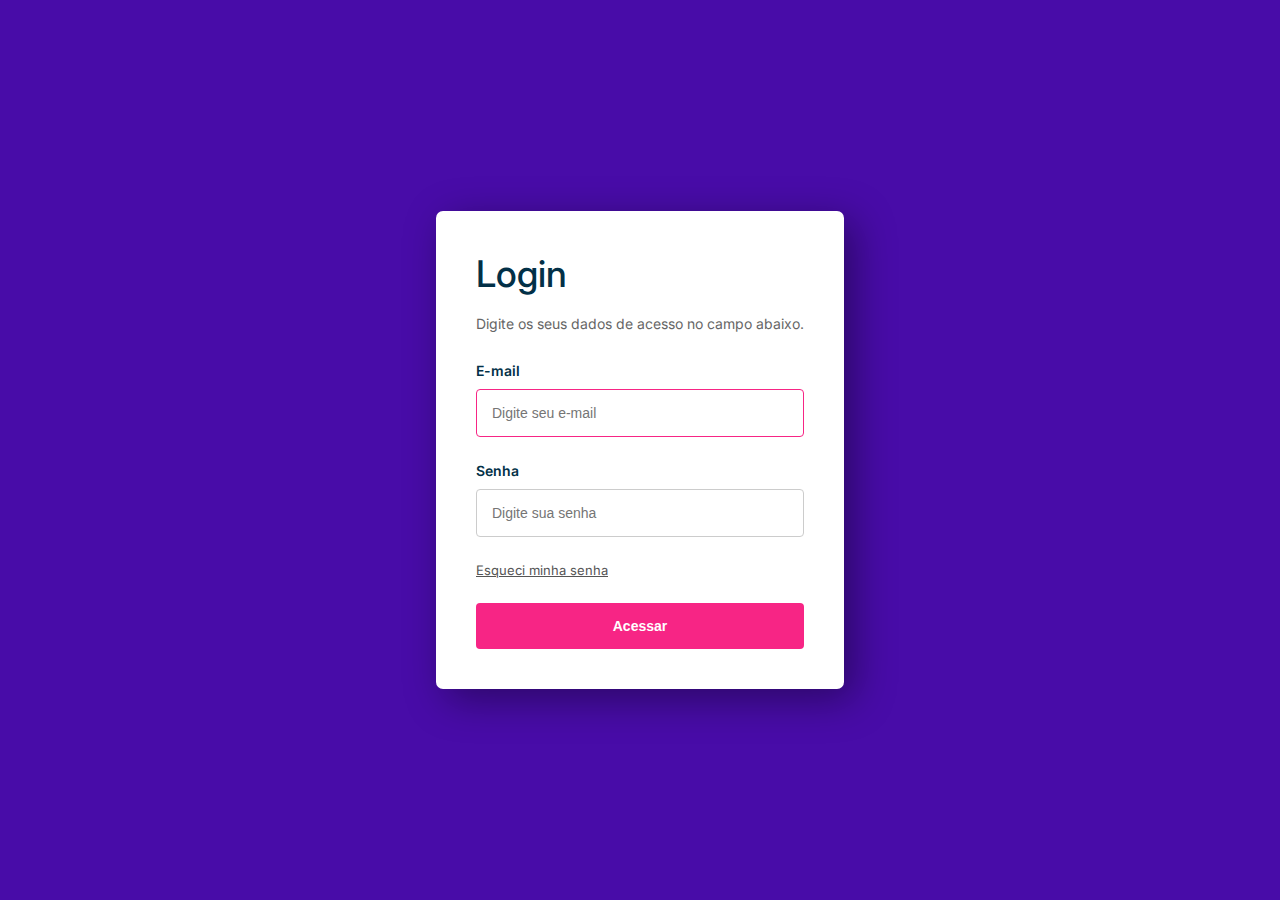
==== app/html/login.html @ f3d12c9f "Adiciona menu" ====
<!DOCTYPE html>
<html lang="pt-BR">
<head>
    <meta charset="UTF-8">
    <meta http-equiv="X-UA-Compatible" content="IE=edge">
    <meta name="viewport" content="width=device-width, initial-scale=1.0">
    <title>Login</title>
    <link rel="stylesheet" href="css/login.css">
</head>
<body>
    <div class="page">
        <form method="POST" class="formLogin" onsubmit="handleLogin(event)">
            <h1>Login</h1>
            <p>Digite os seus dados de acesso no campo abaixo.</p>
            <label for="email">E-mail</label>
            <input type="email" id="email" placeholder="Digite seu e-mail" required autofocus="true" />
            <label for="password">Senha</label>
            <input type="password" id="password" placeholder="Digite sua senha" required />
            <a href="/">Esqueci minha senha</a>
            <input type="submit" value="Acessar" class="btn" />
        </form>
    </div>
    <script src="script/login.js"></script>
</body>
</html>
---- app/html/css/login.css ----
@import url('https://fonts.googleapis.com/css2?family=Inter:wght@100;200;300;400;500;600;700;800;900&display=swap');

body {
    font-family: 'Inter', sans-serif;
    margin: 0;
    padding: 0;
    color: #023047
}

.page {
    display: flex;
    flex-direction: column;
    align-items: center;
    align-content: center;
    justify-content: center;
    width: 100%;
    height: 100vh;
    background-color: #480ca8;
}

.formLogin {
    display: flex;
    flex-direction: column;
    background-color: #fff;
    border-radius: 7px;
    padding: 40px;
    box-shadow: 10px 10px 40px rgba(0, 0, 0, 0.4);
    gap: 5px
}

.areaLogin img {
    width: 420px;
}

.formLogin h1 {
    padding: 0;
    margin: 0;
    font-weight: 500;
    font-size: 2.3em;
}

.formLogin p {
    display: inline-block;
    font-size: 14px;
    color: #666;
    margin-bottom: 25px;
}

.formLogin input {
    padding: 15px;
    font-size: 14px;
    border: 1px solid #ccc;
    margin-bottom: 20px;
    margin-top: 5px;
    border-radius: 4px;
    transition: all linear 160ms;
    outline: none;
}


.formLogin input:focus {
    border: 1px solid #f72585;
}

.formLogin label {
    font-size: 14px;
    font-weight: 600;
}

.formLogin a {
    display: inline-block;
    margin-bottom: 20px;
    font-size: 13px;
    color: #555;
    transition: all linear 160ms;
}

.formLogin a:hover {
    color: #f72585;
}

.btn {
    background-color: #f72585;
    color: #fff;
    font-size: 14px;
    font-weight: 600;
    border: none !important;
    transition: all linear 160ms;
    cursor: pointer;
    margin: 0 !important;

}

.btn:hover {
    transform: scale(1.05);
    background-color: #ff0676;

}
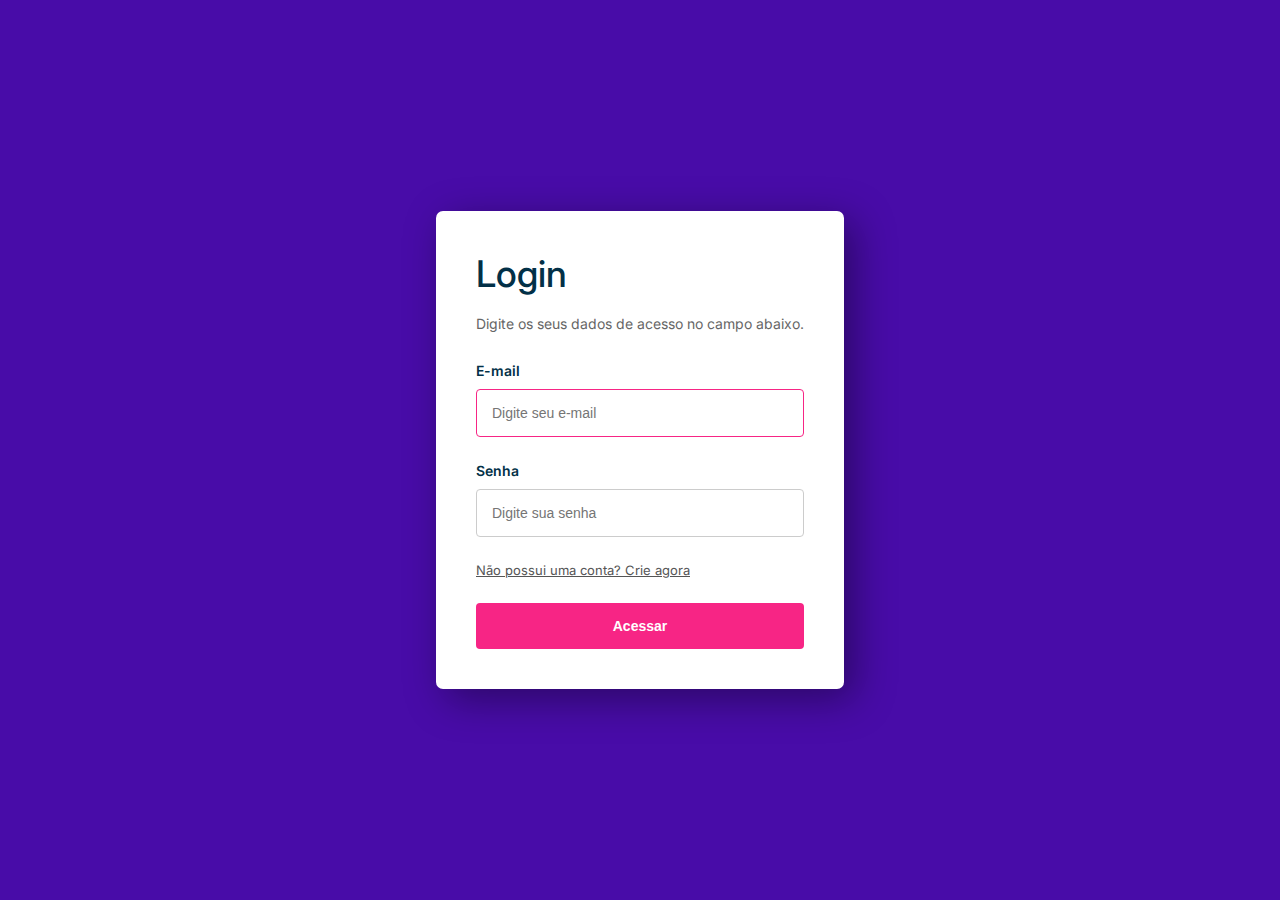
==== commit e66b24ee: "Adiciona Registro" ====
--- a/app/html/login.html
+++ b/app/html/login.html
@@ -4,7 +4,7 @@
     <meta charset="UTF-8">
     <meta http-equiv="X-UA-Compatible" content="IE=edge">
     <meta name="viewport" content="width=device-width, initial-scale=1.0">
-    <title>Login</title>
+    <title>easyCoin</title>
     <link rel="stylesheet" href="css/login.css">
 </head>
 <body>
@@ -16,7 +16,7 @@
             <input type="email" id="email" placeholder="Digite seu e-mail" required autofocus="true" />
             <label for="password">Senha</label>
             <input type="password" id="password" placeholder="Digite sua senha" required />
-            <a href="/">Esqueci minha senha</a>
+            <a href="signUp.html">Não possui uma conta? Crie agora</a> 
             <input type="submit" value="Acessar" class="btn" />
         </form>
     </div>
